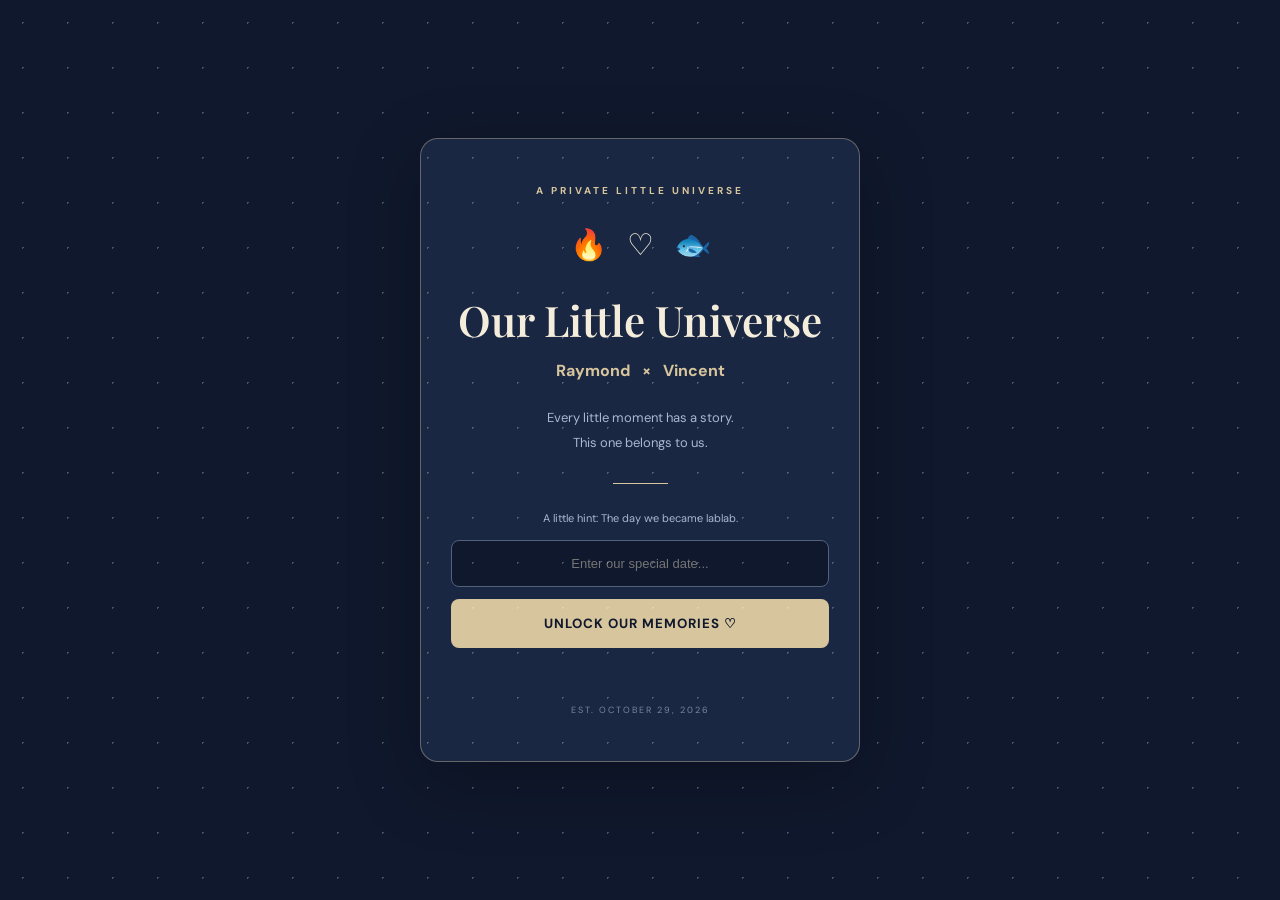
==== index.html @ b4b0214e "Update index.html" ====
<!DOCTYPE html>
<html lang="en">
<head>
  <meta charset="UTF-8">
  <meta name="viewport" content="width=device-width, initial-scale=1.0">
  <meta name="theme-color" content="#10182D">
  <title>Our Little Universe | Raymond × Vincent</title>
  <link rel="stylesheet" href="style.css">
</head>
<body>

  <div class="stars"></div>

  <!-- PASSWORD SCREEN -->
  <section id="password-screen" class="password-screen">
    <div class="password-card">
      <p class="eyebrow">A PRIVATE LITTLE UNIVERSE</p>

      <div class="pokemon-icons">
        <span>🔥</span>
        <span>♡</span>
        <span>🐟</span>
      </div>

      <h1>Our Little Universe</h1>
      <h2>Raymond <span>×</span> Vincent</h2>

      <p class="description">
        Every little moment has a story.<br>
        This one belongs to us.
      </p>

      <div class="divider"></div>

      <p class="hint">A little hint: The day we became lablab.</p>

      <form id="password-form">
        <input
          type="password"
          id="password-input"
          placeholder="Enter our special date..."
          autocomplete="off"
          required
        >

        <button type="submit">UNLOCK OUR MEMORIES ♡</button>
      </form>

      <p id="error-message" role="alert"></p>
      <p class="footer">EST. OCTOBER 29, 2026</p>
    </div>
  </section>

  <!-- MEMORYDEX HOMEPAGE -->
  <main id="memorydex-home" class="hidden">

    <header class="topbar">
      <div class="logo">♡ MEMORYDEX</div>
      <div class="top-label">R × V</div>
    </header>

    <section class="hero">
      <p class="eyebrow">WELCOME TO OUR WORLD</p>
      <h1>Our First Chapter.</h1>
      <p class="hero-subtitle">Raymond × Vincent</p>

      <div class="trainer-pair">
        <div class="trainer-card charcadet">
          <div class="pokemon-art">🔥</div>
          <h3>Mr. Charcadet</h3>
          <p>Raymond</p>
        </div>

        <div class="heart">♡</div>

        <div class="trainer-card feebas">
          <div class="pokemon-art">🐟</div>
          <h3>Mr. Feebas</h3>
          <p>Vincent</p>
        </div>
      </div>

      <div class="stats">
        <div>
          <strong>12</strong>
          <span>MEMORIES</span>
        </div>
        <div>
          <strong>12</strong>
          <span>POKÉMON</span>
        </div>
        <div>
          <strong>∞</strong>
          <span>MORE TO COME</span>
        </div>
      </div>

      <p class="intro-quote">
        "From an OJT conversation to our very own adventure."
      </p>

      <button class="explore-button" onclick="showTimeline()">
        EXPLORE OUR MEMORIES →
      </button>
    </section>

    <!-- MEMORYDEX COLLECTION -->
    <section id="memorydex-timeline" class="memorydex-timeline hidden">

      <div class="collection-heading">
        <p class="eyebrow">OUR LITTLE COLLECTION</p>
        <h2>The Memorydex.</h2>
        <p>12 little moments that made us, us.</p>
      </div>

      <div class="memory-feature">
        <p class="eyebrow">✦ OUR MOST SPECIAL DAY ✦</p>
        <div class="feature-pokemon">☁️</div>
        <p class="feature-date">OCTOBER 29, 2026</p>
        <h2>And Then, There Were Us.</h2>
        <p>
          From almost something to officially something.
          The day we became boyfriends, and our first kiss.
        </p>
        <span class="feature-location">📍 Sleepzone, Intramuros</span>
      </div>

      <div class="memory-grid" id="memory-grid">
        <!-- Memory cards are added by script.js -->
      </div>
      <!-- EXPANDED MEMORY VIEWER -->
<div id="memory-modal" class="memory-modal hidden">

  <div class="memory-modal-content">

    <button class="modal-close" onclick="closeMemory()" aria-label="Close">
      ✕
    </button>

    <p class="eyebrow" id="modal-number">MEMORY NO. 001</p>

    <div class="modal-photo-container">
      <img id="modal-photo" src="" alt="Our memory photo" class="hidden">
      <div id="modal-photo-placeholder">
        <span>♡</span>
        <p>Our photo will live here.</p>
      </div>
    </div>

    <p class="memory-date" id="modal-date"></p>
    <h2 id="modal-title"></h2>
    <h3 id="modal-pokemon"></h3>

    <p class="memory-location" id="modal-location"></p>
    <p class="memory-story" id="modal-story"></p>

    <div class="modal-footer">RAYMOND × VINCENT ♡</div>

  </div>
</div>

      <div class="collection-ending">
        <div class="ending-heart">♡</div>
        <p class="eyebrow">END OF CHAPTER ONE</p>
        <h2>Memorydex Complete!</h2>
        <p>
          12 memories collected.<br>
          Countless more adventures waiting.
        </p>
        <div class="locked-slots">
          <span>???</span>
          <span>???</span>
          <span>???</span>
        </div>
        <p class="locked-caption">Future memories — coming soon</p>
        <h3>This is only Chapter 1.</h3>
      </div>

      <button class="back-button" onclick="backToHome()">
        ← BACK TO OUR LITTLE UNIVERSE
      </button>

    </section>

    <footer class="site-footer">
      MADE WITH ♡ BY RAYMOND FOR VINCENT
    </footer>

  </main>

  <script src="script.js"></script>
</body>
</html>
---- style.css ----
@import url('https://fonts.googleapis.com/css2?family=DM+Sans:wght@400;500;600;700&family=Playfair+Display:wght@500;600;700&display=swap');

:root {
  --navy: #10182d;
  --navy-light: #1b2945;
  --cream: #f5eddb;
  --gold: #d7c59d;
  --muted: #a9b7d4;
}

* {
  margin: 0;
  padding: 0;
  box-sizing: border-box;
}

body {
  background: var(--navy);
  color: var(--cream);
  font-family: 'DM Sans', sans-serif;
  min-height: 100vh;
}

.stars {
  position: fixed;
  inset: 0;
  pointer-events: none;
  opacity: .25;
  background-image:
    radial-gradient(white 1px, transparent 1px);
  background-size: 45px 45px;
}

.password-screen {
  min-height: 100vh;
  display: flex;
  align-items: center;
  justify-content: center;
  padding: 24px;
}

.password-card {
  width: 100%;
  max-width: 440px;
  padding: 45px 30px;
  text-align: center;
  background: rgba(27, 41, 69, .94);
  border: 1px solid rgba(215, 197, 157, .4);
  border-radius: 18px;
  box-shadow: 0 20px 70px rgba(0,0,0,.25);
}

.eyebrow {
  color: var(--gold);
  font-size: 10px;
  letter-spacing: 3px;
  font-weight: 700;
}

.pokemon-icons {
  margin: 28px 0;
  display: flex;
  justify-content: center;
  align-items: center;
  gap: 20px;
  font-size: 30px;
}

.password-card h1,
.hero h1 {
  font-family: 'Playfair Display', serif;
  font-size: clamp(30px, 7vw, 42px);
  font-weight: 600;
}

.password-card h2 {
  font-size: 16px;
  color: var(--gold);
  margin-top: 12px;
}

.password-card h2 span {
  padding: 0 8px;
}

.description {
  color: var(--muted);
  font-size: 13px;
  line-height: 1.9;
  margin-top: 25px;
}

.divider {
  width: 55px;
  height: 1px;
  background: var(--gold);
  margin: 27px auto;
}

.hint {
  color: var(--muted);
  font-size: 11px;
  margin-bottom: 15px;
}

#password-form {
  display: flex;
  flex-direction: column;
  gap: 12px;
}

#password-input {
  padding: 15px;
  background: var(--navy);
  border: 1px solid #52617d;
  border-radius: 8px;
  color: white;
  text-align: center;
  font-size: 13px;
  outline: none;
}

#password-input:focus {
  border-color: var(--gold);
}

button {
  border: none;
  cursor: pointer;
  font-family: inherit;
  font-weight: 700;
  letter-spacing: 1px;
}

#password-form button,
.explore-button {
  padding: 16px;
  background: var(--gold);
  color: var(--navy);
  border-radius: 8px;
  transition: .3s;
}

#password-form button:hover,
.explore-button:hover {
  transform: translateY(-3px);
  background: #ead8b0;
}

#error-message {
  color: #f0a5a5;
  font-size: 12px;
  margin-top: 12px;
  min-height: 16px;
}

.footer {
  font-size: 9px;
  letter-spacing: 2px;
  color: #7786a4;
  margin-top: 28px;
}

.hidden {
  display: none !important;
}

.topbar {
  display: flex;
  justify-content: space-between;
  padding: 25px 8%;
  border-bottom: 1px solid rgba(255,255,255,.1);
}

.logo {
  font-weight: 700;
  letter-spacing: 2px;
  font-size: 12px;
}

.top-label {
  color: var(--gold);
  font-size: 12px;
}

.hero {
  min-height: 85vh;
  display: flex;
  flex-direction: column;
  justify-content: center;
  align-items: center;
  text-align: center;
  padding: 65px 20px;
}

.hero h1 {
  margin-top: 18px;
}

.hero-subtitle {
  color: var(--gold);
  margin-top: 12px;
  letter-spacing: 2px;
}

.trainer-pair {
  display: flex;
  align-items: center;
  gap: 20px;
  margin: 45px 0;
}

.trainer-card {
  width: 155px;
  padding: 20px 12px;
  background: var(--navy-light);
  border: 1px solid rgba(215,197,157,.3);
  border-radius: 14px;
}

.pokemon-art {
  font-size: 55px;
  margin-bottom: 15px;
}

.trainer-card h3 {
  font-size: 13px;
}

.trainer-card p {
  color: var(--muted);
  font-size: 11px;
  margin-top: 6px;
}

.heart {
  color: #e8a6b0;
  font-size: 25px;
}

.stats {
  display: flex;
  gap: 35px;
  margin: 15px 0 30px;
}

.stats div {
  display: flex;
  flex-direction: column;
  gap: 7px;
}

.stats strong {
  font-family: 'Playfair Display', serif;
  color: var(--gold);
  font-size: 24px;
}

.stats span {
  color: var(--muted);
  font-size: 8px;
  letter-spacing: 1px;
}

.intro-quote {
  color: var(--muted);
  font-family: 'Playfair Display', serif;
  font-style: italic;
  margin-bottom: 30px;
  font-size: 14px;
}

.explore-button {
  padding: 17px 28px;
}

.site-footer {
  text-align: center;
  padding: 25px;
  color: #7786a4;
  font-size: 9px;
  letter-spacing: 2px;
}

@media(max-width: 480px) {
  .trainer-pair {
    gap: 8px;
  }

  .trainer-card {
    width: 135px;
  }

  .stats {
    gap: 20px;
  }
}

/* ===== MEMORYDEX COLLECTION ===== */

.memorydex-timeline {
  max-width: 1150px;
  margin: 0 auto;
  padding: 65px 24px;
  animation: memoryFadeIn 0.7s ease;
}

.collection-heading {
  text-align: center;
  margin-bottom: 45px;
}

.collection-heading h2 {
  font-size: clamp(2.2rem, 5vw, 3.5rem);
  margin: 10px 0;
  color: #f5e8c9;
}

.collection-heading > p:last-child {
  color: #c5c9d6;
}

.memory-feature {
  max-width: 650px;
  margin: 0 auto 55px;
  padding: 38px 25px;
  text-align: center;
  border: 1px solid rgba(226, 190, 120, 0.55);
  border-radius: 22px;
  background: linear-gradient(145deg, #263653, #151f38);
  box-shadow: 0 15px 45px rgba(0, 0, 0, 0.25);
}

.feature-pokemon {
  font-size: 5rem;
  margin: 18px 0;
}

.feature-date {
  color: #e7c98e;
  font-size: 0.8rem;
  letter-spacing: 2px;
}

.memory-feature h2 {
  color: #f5e8c9;
  font-size: 2rem;
  margin: 12px 0;
}

.memory-feature > p:not(.eyebrow):not(.feature-date) {
  color: #d0d5e1;
  line-height: 1.8;
}

.feature-location {
  display: inline-block;
  margin-top: 15px;
  color: #e7c98e;
  font-size: 0.85rem;
}

.memory-grid {
  display: grid;
  grid-template-columns: repeat(3, minmax(0, 1fr));
  gap: 22px;
}

.memory-card {
  position: relative;
  overflow: hidden;
  padding: 22px;
  border: 1px solid rgba(255, 255, 255, 0.13);
  border-radius: 18px;
  background: linear-gradient(145deg, #263653, #172239);
  color: #f5e8c9;
  transition: transform 0.25s ease, border-color 0.25s ease;
}

.memory-card:hover {
  transform: translateY(-6px);
  border-color: #d9bd83;
}

.memory-card-top,
.memory-card-bottom {
  display: flex;
  align-items: center;
  justify-content: space-between;
}

.memory-number,
.memory-card-bottom {
  color: #c3c9d7;
  font-size: 0.68rem;
  letter-spacing: 1px;
}

.memory-symbol {
  color: #e6c58a;
}

.memory-art {
  display: grid;
  place-items: center;
  min-height: 145px;
  margin: 12px 0;
  border-radius: 13px;
  background: rgba(255, 255, 255, 0.055);
  font-size: 5rem;
}

.memory-date {
  color: #e6c58a;
  font-size: 0.72rem;
  letter-spacing: 1px;
}

.memory-card h3 {
  margin: 8px 0;
  font-size: 1.2rem;
}

.pokemon-name {
  color: #b9c8e7;
  font-size: 0.9rem;
  font-weight: bold;
}

.memory-location {
  margin-top: 15px;
  color: #d9c69e;
  font-size: 0.78rem;
}

.memory-story {
  min-height: 90px;
  color: #c5ccda;
  font-size: 0.85rem;
  line-height: 1.7;
}

.memory-card-bottom {
  margin-top: 20px;
  padding-top: 13px;
  border-top: 1px solid rgba(255, 255, 255, 0.12);
}

.memory-card.special {
  border-color: #e4c47e;
  background: linear-gradient(145deg, #39415b, #222a43);
}

.memory-card.special .memory-art {
  background: rgba(231, 201, 142, 0.12);
}

.memory-card.fire {
  border-top: 3px solid #c98270;
}

.memory-card.water {
  border-top: 3px solid #78a9d2;
}

.memory-card.psychic {
  border-top: 3px solid #b79bd4;
}

.memory-card.steel {
  border-top: 3px solid #c5cbd7;
}

.collection-ending {
  margin: 75px auto 35px;
  text-align: center;
  max-width: 600px;
}

.ending-heart {
  color: #e7c98e;
  font-size: 3rem;
}

.collection-ending h2 {
  color: #f5e8c9;
  font-size: 2rem;
}

.collection-ending p {
  color: #c5c9d6;
  line-height: 1.8;
}

.locked-slots {
  display: flex;
  justify-content: center;
  gap: 13px;
  margin: 28px 0 12px;
}

.locked-slots span {
  display: grid;
  place-items: center;
  width: 65px;
  height: 75px;
  border: 1px dashed #8290a9;
  border-radius: 12px;
  color: #9ca9c0;
  background: rgba(255, 255, 255, 0.04);
}

.collection-ending .locked-caption {
  font-size: 0.75rem;
  letter-spacing: 1px;
}

.collection-ending h3 {
  color: #e7c98e;
  margin-top: 35px;
}

.back-button {
  display: block;
  margin: 45px auto 10px;
  padding: 14px 23px;
  border: 1px solid #d9bd83;
  border-radius: 30px;
  background: transparent;
  color: #f5e8c9;
  cursor: pointer;
  letter-spacing: 1px;
  font-size: 0.75rem;
  transition: background 0.2s ease;
}

.back-button:hover {
  background: rgba(217, 189, 131, 0.13);
}

@keyframes memoryFadeIn {
  from {
    opacity: 0;
    transform: translateY(15px);
  }
  to {
    opacity: 1;
    transform: translateY(0);
  }
}

@media (max-width: 850px) {
  .memory-grid {
    grid-template-columns: repeat(2, minmax(0, 1fr));
  }
}

@media (max-width: 550px) {
  .memory-grid {
    grid-template-columns: 1fr;
  }

  .memorydex-timeline {
    padding: 45px 16px;
  }

  .memory-feature {
    padding: 30px 18px;
  }

  .memory-card {
    padding: 20px;
  }
}
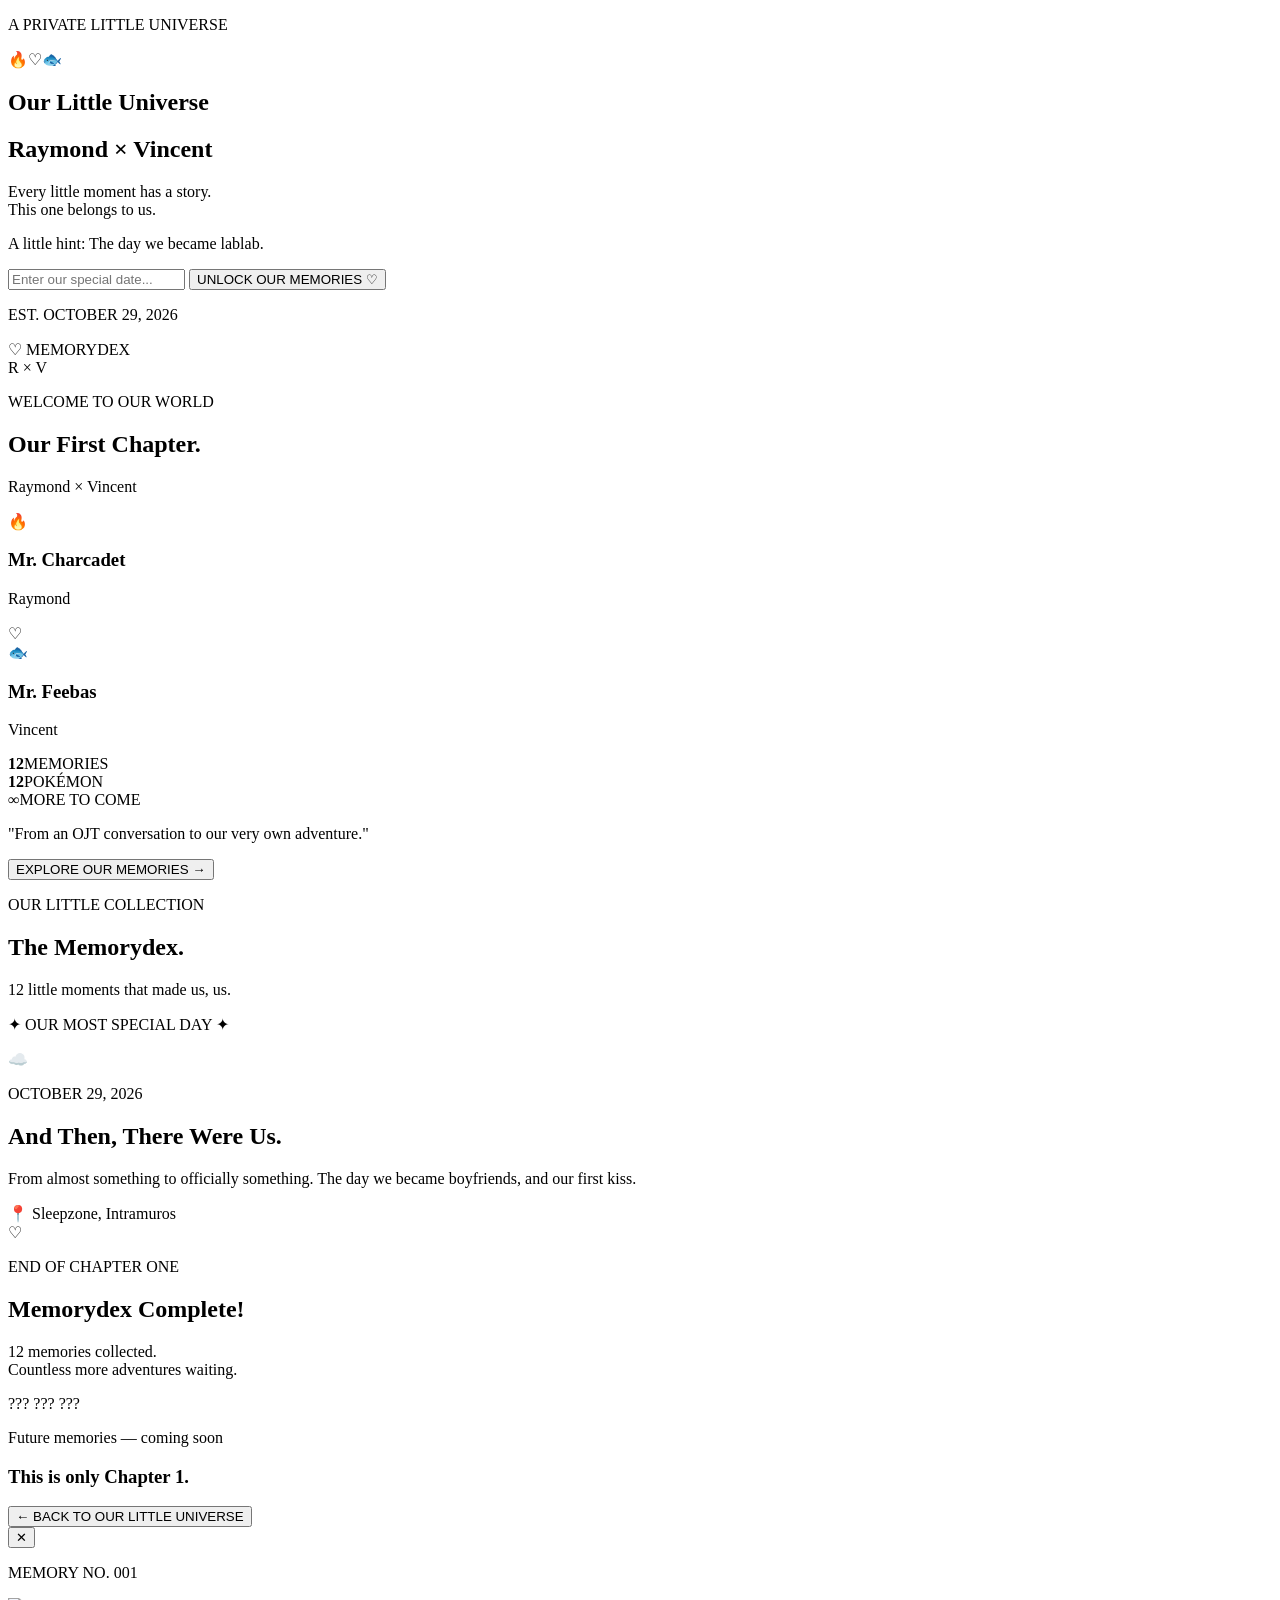
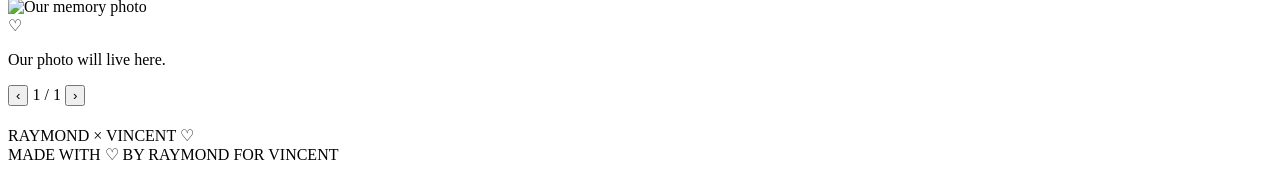
==== commit da1d9d48: "Update index.html" ====
--- a/index.html
+++ b/index.html
@@ -18,9 +18,7 @@
       <p class="eyebrow">A PRIVATE LITTLE UNIVERSE</p>
 
       <div class="pokemon-icons">
-        <span>🔥</span>
-        <span>♡</span>
-        <span>🐟</span>
+        <span>🔥</span><span>♡</span><span>🐟</span>
       </div>
 
       <h1>Our Little Universe</h1>
@@ -43,7 +41,6 @@
           autocomplete="off"
           required
         >
-
         <button type="submit">UNLOCK OUR MEMORIES ♡</button>
       </form>
 
@@ -52,6 +49,7 @@
     </div>
   </section>
 
+
   <!-- MEMORYDEX HOMEPAGE -->
   <main id="memorydex-home" class="hidden">
 
@@ -60,6 +58,7 @@
       <div class="top-label">R × V</div>
     </header>
 
+    <!-- HERO -->
     <section class="hero">
       <p class="eyebrow">WELCOME TO OUR WORLD</p>
       <h1>Our First Chapter.</h1>
@@ -82,18 +81,9 @@
       </div>
 
       <div class="stats">
-        <div>
-          <strong>12</strong>
-          <span>MEMORIES</span>
-        </div>
-        <div>
-          <strong>12</strong>
-          <span>POKÉMON</span>
-        </div>
-        <div>
-          <strong>∞</strong>
-          <span>MORE TO COME</span>
-        </div>
+        <div><strong>12</strong><span>MEMORIES</span></div>
+        <div><strong>12</strong><span>POKÉMON</span></div>
+        <div><strong>∞</strong><span>MORE TO COME</span></div>
       </div>
 
       <p class="intro-quote">
@@ -105,7 +95,8 @@
       </button>
     </section>
 
-    <!-- MEMORYDEX COLLECTION -->
+
+    <!-- MEMORY COLLECTION -->
     <section id="memorydex-timeline" class="memorydex-timeline hidden">
 
       <div class="collection-heading">
@@ -114,6 +105,7 @@
         <p>12 little moments that made us, us.</p>
       </div>
 
+      <!-- FEATURED MEMORY -->
       <div class="memory-feature">
         <p class="eyebrow">✦ OUR MOST SPECIAL DAY ✦</p>
         <div class="feature-pokemon">☁️</div>
@@ -126,40 +118,10 @@
         <span class="feature-location">📍 Sleepzone, Intramuros</span>
       </div>
 
-      <div class="memory-grid" id="memory-grid">
-        <!-- Memory cards are added by script.js -->
-      </div>
-      <!-- EXPANDED MEMORY VIEWER -->
-<div id="memory-modal" class="memory-modal hidden">
-
-  <div class="memory-modal-content">
-
-    <button class="modal-close" onclick="closeMemory()" aria-label="Close">
-      ✕
-    </button>
-
-    <p class="eyebrow" id="modal-number">MEMORY NO. 001</p>
-
-    <div class="modal-photo-container">
-      <img id="modal-photo" src="" alt="Our memory photo" class="hidden">
-      <div id="modal-photo-placeholder">
-        <span>♡</span>
-        <p>Our photo will live here.</p>
-      </div>
-    </div>
-
-    <p class="memory-date" id="modal-date"></p>
-    <h2 id="modal-title"></h2>
-    <h3 id="modal-pokemon"></h3>
-
-    <p class="memory-location" id="modal-location"></p>
-    <p class="memory-story" id="modal-story"></p>
-
-    <div class="modal-footer">RAYMOND × VINCENT ♡</div>
-
-  </div>
-</div>
-
+      <!-- MEMORY CARDS -->
+      <div class="memory-grid" id="memory-grid"></div>
+
+      <!-- END OF COLLECTION -->
       <div class="collection-ending">
         <div class="ending-heart">♡</div>
         <p class="eyebrow">END OF CHAPTER ONE</p>
@@ -168,11 +130,13 @@
           12 memories collected.<br>
           Countless more adventures waiting.
         </p>
+
         <div class="locked-slots">
           <span>???</span>
           <span>???</span>
           <span>???</span>
         </div>
+
         <p class="locked-caption">Future memories — coming soon</p>
         <h3>This is only Chapter 1.</h3>
       </div>
@@ -180,8 +144,73 @@
       <button class="back-button" onclick="backToHome()">
         ← BACK TO OUR LITTLE UNIVERSE
       </button>
-
     </section>
+
+
+    <!-- EXPANDED MEMORY VIEWER -->
+    <!-- Keep this OUTSIDE the collection section -->
+    <div id="memory-modal" class="memory-modal hidden">
+
+      <div class="memory-modal-content">
+
+        <button
+          class="modal-close"
+          onclick="closeMemory()"
+          aria-label="Close memory"
+        >✕</button>
+
+        <p class="eyebrow" id="modal-number">MEMORY NO. 001</p>
+
+        <!-- PHOTO GALLERY -->
+        <div class="modal-gallery">
+
+          <div class="modal-photo-container">
+            <img
+              id="modal-photo"
+              src=""
+              alt="Our memory photo"
+              class="hidden"
+            >
+
+            <div id="modal-photo-placeholder">
+              <span>♡</span>
+              <p>Our photo will live here.</p>
+            </div>
+          </div>
+
+          <div id="gallery-controls" class="gallery-controls hidden">
+            <button
+              type="button"
+              id="prev-photo"
+              class="gallery-arrow"
+              aria-label="Previous photo"
+              onclick="changePhoto(-1)"
+            >‹</button>
+
+            <span id="photo-counter">1 / 1</span>
+
+            <button
+              type="button"
+              id="next-photo"
+              class="gallery-arrow"
+              aria-label="Next photo"
+              onclick="changePhoto(1)"
+            >›</button>
+          </div>
+
+        </div>
+
+        <!-- MEMORY DETAILS -->
+        <p class="memory-date" id="modal-date"></p>
+        <h2 id="modal-title"></h2>
+        <h3 id="modal-pokemon"></h3>
+        <p class="memory-location" id="modal-location"></p>
+        <p class="memory-story" id="modal-story"></p>
+
+        <div class="modal-footer">RAYMOND × VINCENT ♡</div>
+      </div>
+    </div>
+
 
     <footer class="site-footer">
       MADE WITH ♡ BY RAYMOND FOR VINCENT
--- a/style.css
+++ b/style.css
@@ -1,575 +1,453 @@
 
-@import url('https://fonts.googleapis.com/css2?family=DM+Sans:wght@400;500;600;700&family=Playfair+Display:wght@500;600;700&display=swap');
-
-:root {
-  --navy: #10182d;
-  --navy-light: #1b2945;
-  --cream: #f5eddb;
-  --gold: #d7c59d;
-  --muted: #a9b7d4;
-}
-
-* {
-  margin: 0;
-  padding: 0;
-  box-sizing: border-box;
-}
-
-body {
-  background: var(--navy);
-  color: var(--cream);
-  font-family: 'DM Sans', sans-serif;
-  min-height: 100vh;
-}
-
-.stars {
-  position: fixed;
-  inset: 0;
-  pointer-events: none;
-  opacity: .25;
-  background-image:
-    radial-gradient(white 1px, transparent 1px);
-  background-size: 45px 45px;
-}
-
-.password-screen {
-  min-height: 100vh;
-  display: flex;
-  align-items: center;
-  justify-content: center;
-  padding: 24px;
-}
-
-.password-card {
-  width: 100%;
-  max-width: 440px;
-  padding: 45px 30px;
-  text-align: center;
-  background: rgba(27, 41, 69, .94);
-  border: 1px solid rgba(215, 197, 157, .4);
-  border-radius: 18px;
-  box-shadow: 0 20px 70px rgba(0,0,0,.25);
-}
-
-.eyebrow {
-  color: var(--gold);
-  font-size: 10px;
-  letter-spacing: 3px;
-  font-weight: 700;
-}
-
-.pokemon-icons {
-  margin: 28px 0;
-  display: flex;
-  justify-content: center;
-  align-items: center;
-  gap: 20px;
-  font-size: 30px;
-}
-
-.password-card h1,
-.hero h1 {
-  font-family: 'Playfair Display', serif;
-  font-size: clamp(30px, 7vw, 42px);
-  font-weight: 600;
-}
-
-.password-card h2 {
-  font-size: 16px;
-  color: var(--gold);
-  margin-top: 12px;
-}
-
-.password-card h2 span {
-  padding: 0 8px;
-}
-
-.description {
-  color: var(--muted);
-  font-size: 13px;
-  line-height: 1.9;
-  margin-top: 25px;
-}
-
-.divider {
-  width: 55px;
-  height: 1px;
-  background: var(--gold);
-  margin: 27px auto;
-}
-
-.hint {
-  color: var(--muted);
-  font-size: 11px;
-  margin-bottom: 15px;
-}
-
-#password-form {
-  display: flex;
-  flex-direction: column;
-  gap: 12px;
-}
-
-#password-input {
-  padding: 15px;
-  background: var(--navy);
-  border: 1px solid #52617d;
-  border-radius: 8px;
-  color: white;
-  text-align: center;
-  font-size: 13px;
-  outline: none;
-}
-
-#password-input:focus {
-  border-color: var(--gold);
-}
-
-button {
-  border: none;
-  cursor: pointer;
-  font-family: inherit;
-  font-weight: 700;
-  letter-spacing: 1px;
-}
-
-#password-form button,
-.explore-button {
-  padding: 16px;
-  background: var(--gold);
-  color: var(--navy);
-  border-radius: 8px;
-  transition: .3s;
-}
-
-#password-form button:hover,
-.explore-button:hover {
-  transform: translateY(-3px);
-  background: #ead8b0;
-}
-
-#error-message {
-  color: #f0a5a5;
-  font-size: 12px;
-  margin-top: 12px;
-  min-height: 16px;
-}
-
-.footer {
-  font-size: 9px;
-  letter-spacing: 2px;
-  color: #7786a4;
-  margin-top: 28px;
-}
-
-.hidden {
-  display: none !important;
-}
-
-.topbar {
-  display: flex;
-  justify-content: space-between;
-  padding: 25px 8%;
-  border-bottom: 1px solid rgba(255,255,255,.1);
-}
-
-.logo {
-  font-weight: 700;
-  letter-spacing: 2px;
-  font-size: 12px;
-}
-
-.top-label {
-  color: var(--gold);
-  font-size: 12px;
-}
-
-.hero {
-  min-height: 85vh;
-  display: flex;
-  flex-direction: column;
-  justify-content: center;
-  align-items: center;
-  text-align: center;
-  padding: 65px 20px;
-}
-
-.hero h1 {
-  margin-top: 18px;
-}
-
-.hero-subtitle {
-  color: var(--gold);
-  margin-top: 12px;
-  letter-spacing: 2px;
-}
-
-.trainer-pair {
-  display: flex;
-  align-items: center;
-  gap: 20px;
-  margin: 45px 0;
-}
-
-.trainer-card {
-  width: 155px;
-  padding: 20px 12px;
-  background: var(--navy-light);
-  border: 1px solid rgba(215,197,157,.3);
-  border-radius: 14px;
-}
-
-.pokemon-art {
-  font-size: 55px;
-  margin-bottom: 15px;
-}
-
-.trainer-card h3 {
-  font-size: 13px;
-}
-
-.trainer-card p {
-  color: var(--muted);
-  font-size: 11px;
-  margin-top: 6px;
-}
-
-.heart {
-  color: #e8a6b0;
-  font-size: 25px;
-}
-
-.stats {
-  display: flex;
-  gap: 35px;
-  margin: 15px 0 30px;
-}
-
-.stats div {
-  display: flex;
-  flex-direction: column;
-  gap: 7px;
-}
-
-.stats strong {
-  font-family: 'Playfair Display', serif;
-  color: var(--gold);
-  font-size: 24px;
-}
-
-.stats span {
-  color: var(--muted);
-  font-size: 8px;
-  letter-spacing: 1px;
-}
-
-.intro-quote {
-  color: var(--muted);
-  font-family: 'Playfair Display', serif;
-  font-style: italic;
-  margin-bottom: 30px;
-  font-size: 14px;
-}
-
-.explore-button {
-  padding: 17px 28px;
-}
-
-.site-footer {
-  text-align: center;
-  padding: 25px;
-  color: #7786a4;
-  font-size: 9px;
-  letter-spacing: 2px;
-}
-
-@media(max-width: 480px) {
-  .trainer-pair {
-    gap: 8px;
-  }
-
-  .trainer-card {
-    width: 135px;
-  }
-
-  .stats {
-    gap: 20px;
-  }
-}
-
-/* ===== MEMORYDEX COLLECTION ===== */
-
-.memorydex-timeline {
-  max-width: 1150px;
-  margin: 0 auto;
-  padding: 65px 24px;
-  animation: memoryFadeIn 0.7s ease;
-}
-
-.collection-heading {
-  text-align: center;
-  margin-bottom: 45px;
-}
-
-.collection-heading h2 {
-  font-size: clamp(2.2rem, 5vw, 3.5rem);
-  margin: 10px 0;
-  color: #f5e8c9;
-}
-
-.collection-heading > p:last-child {
-  color: #c5c9d6;
-}
-
-.memory-feature {
-  max-width: 650px;
-  margin: 0 auto 55px;
-  padding: 38px 25px;
-  text-align: center;
-  border: 1px solid rgba(226, 190, 120, 0.55);
-  border-radius: 22px;
-  background: linear-gradient(145deg, #263653, #151f38);
-  box-shadow: 0 15px 45px rgba(0, 0, 0, 0.25);
-}
-
-.feature-pokemon {
-  font-size: 5rem;
-  margin: 18px 0;
-}
-
-.feature-date {
-  color: #e7c98e;
-  font-size: 0.8rem;
-  letter-spacing: 2px;
-}
-
-.memory-feature h2 {
-  color: #f5e8c9;
-  font-size: 2rem;
-  margin: 12px 0;
-}
-
-.memory-feature > p:not(.eyebrow):not(.feature-date) {
-  color: #d0d5e1;
-  line-height: 1.8;
-}
-
-.feature-location {
-  display: inline-block;
-  margin-top: 15px;
-  color: #e7c98e;
-  font-size: 0.85rem;
-}
-
-.memory-grid {
-  display: grid;
-  grid-template-columns: repeat(3, minmax(0, 1fr));
-  gap: 22px;
-}
-
-.memory-card {
-  position: relative;
-  overflow: hidden;
-  padding: 22px;
-  border: 1px solid rgba(255, 255, 255, 0.13);
-  border-radius: 18px;
-  background: linear-gradient(145deg, #263653, #172239);
-  color: #f5e8c9;
-  transition: transform 0.25s ease, border-color 0.25s ease;
-}
-
-.memory-card:hover {
-  transform: translateY(-6px);
-  border-color: #d9bd83;
-}
-
-.memory-card-top,
-.memory-card-bottom {
-  display: flex;
-  align-items: center;
-  justify-content: space-between;
-}
-
-.memory-number,
-.memory-card-bottom {
-  color: #c3c9d7;
-  font-size: 0.68rem;
-  letter-spacing: 1px;
-}
-
-.memory-symbol {
-  color: #e6c58a;
-}
-
-.memory-art {
-  display: grid;
-  place-items: center;
-  min-height: 145px;
-  margin: 12px 0;
-  border-radius: 13px;
-  background: rgba(255, 255, 255, 0.055);
-  font-size: 5rem;
-}
-
-.memory-date {
-  color: #e6c58a;
-  font-size: 0.72rem;
-  letter-spacing: 1px;
-}
-
-.memory-card h3 {
-  margin: 8px 0;
-  font-size: 1.2rem;
-}
-
-.pokemon-name {
-  color: #b9c8e7;
-  font-size: 0.9rem;
-  font-weight: bold;
-}
-
-.memory-location {
-  margin-top: 15px;
-  color: #d9c69e;
-  font-size: 0.78rem;
-}
-
-.memory-story {
-  min-height: 90px;
-  color: #c5ccda;
-  font-size: 0.85rem;
-  line-height: 1.7;
-}
-
-.memory-card-bottom {
-  margin-top: 20px;
-  padding-top: 13px;
-  border-top: 1px solid rgba(255, 255, 255, 0.12);
-}
-
-.memory-card.special {
-  border-color: #e4c47e;
-  background: linear-gradient(145deg, #39415b, #222a43);
-}
-
-.memory-card.special .memory-art {
-  background: rgba(231, 201, 142, 0.12);
-}
-
-.memory-card.fire {
-  border-top: 3px solid #c98270;
-}
-
-.memory-card.water {
-  border-top: 3px solid #78a9d2;
-}
-
-.memory-card.psychic {
-  border-top: 3px solid #b79bd4;
-}
-
-.memory-card.steel {
-  border-top: 3px solid #c5cbd7;
-}
-
-.collection-ending {
-  margin: 75px auto 35px;
-  text-align: center;
-  max-width: 600px;
-}
-
-.ending-heart {
-  color: #e7c98e;
-  font-size: 3rem;
-}
-
-.collection-ending h2 {
-  color: #f5e8c9;
-  font-size: 2rem;
-}
-
-.collection-ending p {
-  color: #c5c9d6;
-  line-height: 1.8;
-}
-
-.locked-slots {
-  display: flex;
-  justify-content: center;
-  gap: 13px;
-  margin: 28px 0 12px;
-}
-
-.locked-slots span {
-  display: grid;
-  place-items: center;
-  width: 65px;
-  height: 75px;
-  border: 1px dashed #8290a9;
-  border-radius: 12px;
-  color: #9ca9c0;
-  background: rgba(255, 255, 255, 0.04);
-}
-
-.collection-ending .locked-caption {
-  font-size: 0.75rem;
-  letter-spacing: 1px;
-}
-
-.collection-ending h3 {
-  color: #e7c98e;
-  margin-top: 35px;
-}
-
-.back-button {
-  display: block;
-  margin: 45px auto 10px;
-  padding: 14px 23px;
-  border: 1px solid #d9bd83;
-  border-radius: 30px;
-  background: transparent;
-  color: #f5e8c9;
-  cursor: pointer;
-  letter-spacing: 1px;
-  font-size: 0.75rem;
-  transition: background 0.2s ease;
-}
-
-.back-button:hover {
-  background: rgba(217, 189, 131, 0.13);
-}
-
-@keyframes memoryFadeIn {
-  from {
-    opacity: 0;
-    transform: translateY(15px);
-  }
-  to {
-    opacity: 1;
-    transform: translateY(0);
-  }
-}
-
-@media (max-width: 850px) {
-  .memory-grid {
-    grid-template-columns: repeat(2, minmax(0, 1fr));
-  }
-}
-
-@media (max-width: 550px) {
-  .memory-grid {
-    grid-template-columns: 1fr;
-  }
-
-  .memorydex-timeline {
-    padding: 45px 16px;
-  }
-
-  .memory-feature {
-    padding: 30px 18px;
-  }
-
-  .memory-card {
-    padding: 20px;
-  }
-}
+// ==========================================
+// MEMORYDEX — RAYMOND × VINCENT
+// ==========================================
+
+// PASSWORD
+const correctPassword = "October 29, 2026";
+
+document.getElementById("password-form")
+  .addEventListener("submit", function(event) {
+    event.preventDefault();
+
+    const enteredPassword =
+      document.getElementById("password-input").value;
+
+    if (enteredPassword === correctPassword) {
+      document.getElementById("password-screen")
+        .classList.add("hidden");
+
+      document.getElementById("memorydex-home")
+        .classList.remove("hidden");
+    } else {
+      document.getElementById("error-message").textContent =
+        "Not our special day, lablab. Try again! ♡";
+
+      document.getElementById("password-input").value = "";
+    }
+  });
+
+
+// ==========================================
+// OUR 12 MEMORYDEX ENTRIES
+// ==========================================
+
+const memories = [
+  {
+    number: "001",
+    date: "JULY 29, 2026",
+    pokemon: "Ditto",
+    art: "🟣",
+    title: "The First Conversation",
+    location: "Our OJT chat",
+    story: "It started with a simple conversation about OJT. Little did we know how many memories would follow.",
+    type: "normal",
+    photoCount: 1
+  },
+  {
+    number: "002",
+    date: "AUGUST 5, 2026",
+    pokemon: "Ralts",
+    art: "🤍",
+    title: "Day One Together",
+    location: "Our first OJT day",
+    story: "Our first day of OJT together. A new chapter began, even when we were still just getting to know each other.",
+    type: "psychic",
+    photoCount: 2
+  },
+  {
+    number: "003",
+    date: "AUGUST 12, 2026",
+    pokemon: "Kirlia",
+    art: "💚",
+    title: "Out on Site",
+    location: "Our first site visit",
+    story: "Our first site visit together. Another little memory added to our growing story.",
+    type: "psychic",
+    photoCount: 1
+  },
+  {
+    number: "004",
+    date: "SEPTEMBER 11, 2026",
+    pokemon: "Oshawott",
+    art: "🦦",
+    title: "The First Card Expo",
+    location: "Ayala Malls Manila Bay",
+    story: "Our first card expo, our first Pokémon TCG pack, and a new shared interest to enjoy together.",
+    type: "water",
+    photoCount: 3
+  },
+  {
+    number: "005",
+    date: "SEPTEMBER 18, 2026",
+    pokemon: "Gardevoir",
+    art: "💚",
+    title: "A Little Closer",
+    location: "SM Makati · Nitori Store",
+    story: "Another card expo, but this time with a first hand-holding moment. A small gesture that became a big memory.",
+    type: "psychic",
+    photoCount: 4
+  },
+  {
+    number: "006",
+    date: "OCTOBER 1, 2026",
+    pokemon: "Jirachi",
+    art: "⭐",
+    title: "A Wish Come True",
+    location: "SM Mall of Asia",
+    story: "Our first Pokémon Center pop-up together. A little Pokémon adventure worth remembering.",
+    type: "steel",
+    photoCount: 3
+  },
+  {
+    number: "007",
+    date: "OCTOBER 4, 2026",
+    pokemon: "Charcadet",
+    art: "🔥",
+    title: "The Furina Guy",
+    location: "CosplayMania · SMX Convention",
+    story: "Our CosplayMania date, complete with the unforgettable Furina guy inside joke.",
+    type: "fire",
+    photoCount: 4
+  },
+  {
+    number: "008",
+    date: "OCTOBER 18, 2026",
+    pokemon: "Feebas",
+    art: "🐟",
+    title: "Picture Perfect",
+    location: "One Ayala Convention Area",
+    story: "Our first Pokémon card-inspired photobooth. A little snapshot of a memory we get to keep.",
+    type: "water",
+    photoCount: 5
+  },
+  {
+    number: "009",
+    date: "OCTOBER 24, 2026",
+    pokemon: "Milotic",
+    art: "🌊",
+    title: "A Japanese-Inspired Date",
+    location: "GALA Foodpark",
+    story: "A special date in yukata. A different kind of adventure, and another lovely day together.",
+    type: "water",
+    photoCount: 5
+  },
+  {
+    number: "010",
+    date: "OCTOBER 29, 2026",
+    pokemon: "Altaria",
+    art: "☁️",
+    title: "Officially Us",
+    location: "Sleepzone · Intramuros",
+    story: "The day we officially became boyfriends. Our first kiss, and the beginning of our next chapter.",
+    type: "special",
+    photoCount: 1
+  },
+  {
+    number: "011",
+    date: "OCTOBER 30, 2026",
+    pokemon: "Armarouge",
+    art: "🛡️",
+    title: "Celebrating You",
+    location: "ADELA BRB · A Studios Popup Photobooth",
+    story: "A day to celebrate Vincent's school achievement, with dinner and three photobooths to remember it by.",
+    type: "fire",
+    photoCount: 6
+  },
+  {
+    number: "012",
+    date: "OCTOBER 31, 2026",
+    pokemon: "Ceruledge",
+    art: "⚔️",
+    title: "Our First Staycation",
+    location: "Winterhotel · Quiapo",
+    story: "Our first staycation together. A cozy memory to close the first chapter of our Memorydex.",
+    type: "fire",
+    photoCount: 3
+  }
+];
+
+
+// ==========================================
+// PHOTO GALLERY STATE
+// ==========================================
+
+let currentMemoryIndex = 0;
+let currentPhotoIndex = 0;
+
+
+// ==========================================
+// DISPLAY ALL MEMORY CARDS
+// ==========================================
+
+function renderMemories() {
+  const grid = document.getElementById("memory-grid");
+
+  grid.innerHTML = memories.map((memory, index) => `
+    <article
+      class="memory-card ${memory.type}"
+      data-memory-index="${index}"
+      tabindex="0"
+      role="button"
+      aria-label="Open memory: ${memory.title}"
+    >
+      <div class="memory-card-top">
+        <span class="memory-number">NO. ${memory.number}</span>
+        <span class="memory-symbol">♡</span>
+      </div>
+
+      <div class="memory-art">${memory.art}</div>
+
+      <p class="memory-date">${memory.date}</p>
+
+      <h3>${memory.title}</h3>
+
+      <div class="pokemon-name">${memory.pokemon}</div>
+
+      <p class="memory-location">
+        📍 ${memory.location}
+      </p>
+
+      <p class="memory-story">${memory.story}</p>
+
+      <div class="memory-card-bottom">
+        <span>RAYMOND × VINCENT</span>
+        <span>♡ ${memory.number}</span>
+      </div>
+
+      <p class="card-click-hint">
+        CLICK TO OPEN MEMORY ↗
+      </p>
+    </article>
+  `).join("");
+
+  grid.querySelectorAll(".memory-card").forEach(card => {
+    card.addEventListener("click", () => {
+      openMemory(Number(card.dataset.memoryIndex));
+    });
+
+    card.addEventListener("keydown", event => {
+      if (event.key === "Enter" || event.key === " ") {
+        event.preventDefault();
+        openMemory(Number(card.dataset.memoryIndex));
+      }
+    });
+  });
+}
+
+
+// ==========================================
+// DISPLAY A PHOTO
+// ==========================================
+
+function displayPhoto() {
+  const memory = memories[currentMemoryIndex];
+
+  if (!memory) return;
+
+  const photo = document.getElementById("modal-photo");
+  const placeholder =
+    document.getElementById("modal-photo-placeholder");
+  const controls =
+    document.getElementById("gallery-controls");
+  const counter =
+    document.getElementById("photo-counter");
+
+  const photoNumber = currentPhotoIndex + 1;
+
+  const filename =
+    `images/memory-${memory.number}-${photoNumber}`;
+
+  // Reset previous image handlers
+  photo.onerror = null;
+  photo.onload = null;
+
+  photo.classList.add("hidden");
+  placeholder.classList.add("hidden");
+
+  // Try JPG first, then JPEG
+  let extensionAttempt = 0;
+
+  const extensions = [".jpg", ".jpeg"];
+
+  function tryNextExtension() {
+    if (extensionAttempt < extensions.length) {
+      photo.src = filename + extensions[extensionAttempt];
+      extensionAttempt++;
+    } else {
+      photo.classList.add("hidden");
+      placeholder.classList.remove("hidden");
+      placeholder.querySelector("p").textContent =
+        "This photo could not be loaded. Please check its filename.";
+    }
+  }
+
+  photo.onload = () => {
+    photo.classList.remove("hidden");
+    placeholder.classList.add("hidden");
+  };
+
+  photo.onerror = () => {
+    tryNextExtension();
+  };
+
+  tryNextExtension();
+
+  // Update photo counter
+  counter.textContent =
+    `${photoNumber} / ${memory.photoCount}`;
+
+  // Show gallery controls
+  controls.classList.remove("hidden");
+
+  // Disable arrows when there is only one photo
+  document.getElementById("prev-photo").disabled =
+    currentPhotoIndex === 0;
+
+  document.getElementById("next-photo").disabled =
+    currentPhotoIndex === memory.photoCount - 1;
+}
+
+
+// ==========================================
+// CHANGE PHOTO
+// ==========================================
+
+function changePhoto(direction) {
+  const memory = memories[currentMemoryIndex];
+
+  if (!memory) return;
+
+  const nextIndex = currentPhotoIndex + direction;
+
+  if (nextIndex < 0 || nextIndex >= memory.photoCount) {
+    return;
+  }
+
+  currentPhotoIndex = nextIndex;
+  displayPhoto();
+}
+
+
+// ==========================================
+// OPEN / ZOOM INTO A MEMORY
+// ==========================================
+
+function openMemory(index) {
+  const memory = memories[index];
+
+  if (!memory) return;
+
+  currentMemoryIndex = index;
+  currentPhotoIndex = 0;
+
+  document.getElementById("modal-number").textContent =
+    `MEMORY NO. ${memory.number}`;
+
+  document.getElementById("modal-date").textContent =
+    memory.date;
+
+  document.getElementById("modal-title").textContent =
+    memory.title;
+
+  document.getElementById("modal-pokemon").textContent =
+    `♡ ${memory.pokemon} ${memory.art}`;
+
+  document.getElementById("modal-location").textContent =
+    `📍 ${memory.location}`;
+
+  document.getElementById("modal-story").textContent =
+    memory.story;
+
+  displayPhoto();
+
+  const modal = document.getElementById("memory-modal");
+
+  modal.classList.remove("hidden");
+  document.body.classList.add("modal-open");
+
+  document.querySelector(".modal-close").focus();
+}
+
+
+// ==========================================
+// CLOSE MEMORY VIEWER
+// ==========================================
+
+function closeMemory() {
+  document.getElementById("memory-modal")
+    .classList.add("hidden");
+
+  document.body.classList.remove("modal-open");
+}
+
+
+// ==========================================
+// CLOSE WHEN CLICKING OUTSIDE
+// ==========================================
+
+document.getElementById("memory-modal")
+  .addEventListener("click", event => {
+    if (event.target.id === "memory-modal") {
+      closeMemory();
+    }
+  });
+
+
+// ==========================================
+// KEYBOARD CONTROLS
+// ==========================================
+
+document.addEventListener("keydown", event => {
+  const modal = document.getElementById("memory-modal");
+
+  if (modal.classList.contains("hidden")) return;
+
+  if (event.key === "Escape") {
+    closeMemory();
+  }
+
+  if (event.key === "ArrowRight") {
+    changePhoto(1);
+  }
+
+  if (event.key === "ArrowLeft") {
+    changePhoto(-1);
+  }
+});
+
+
+// ==========================================
+// NAVIGATION
+// ==========================================
+
+function showTimeline() {
+  renderMemories();
+
+  document.getElementById("memorydex-timeline")
+    .classList.remove("hidden");
+
+  document.querySelector(".hero")
+    .classList.add("hidden");
+
+  document.getElementById("memorydex-timeline")
+    .scrollIntoView({
+      behavior: "smooth"
+    });
+}
+
+
+function backToHome() {
+  closeMemory();
+
+  document.getElementById("memorydex-timeline")
+    .classList.add("hidden");
+
+  document.querySelector(".hero")
+    .classList.remove("hidden");
+
+  window.scrollTo({
+    top: 0,
+    behavior: "smooth"
+  });
+}
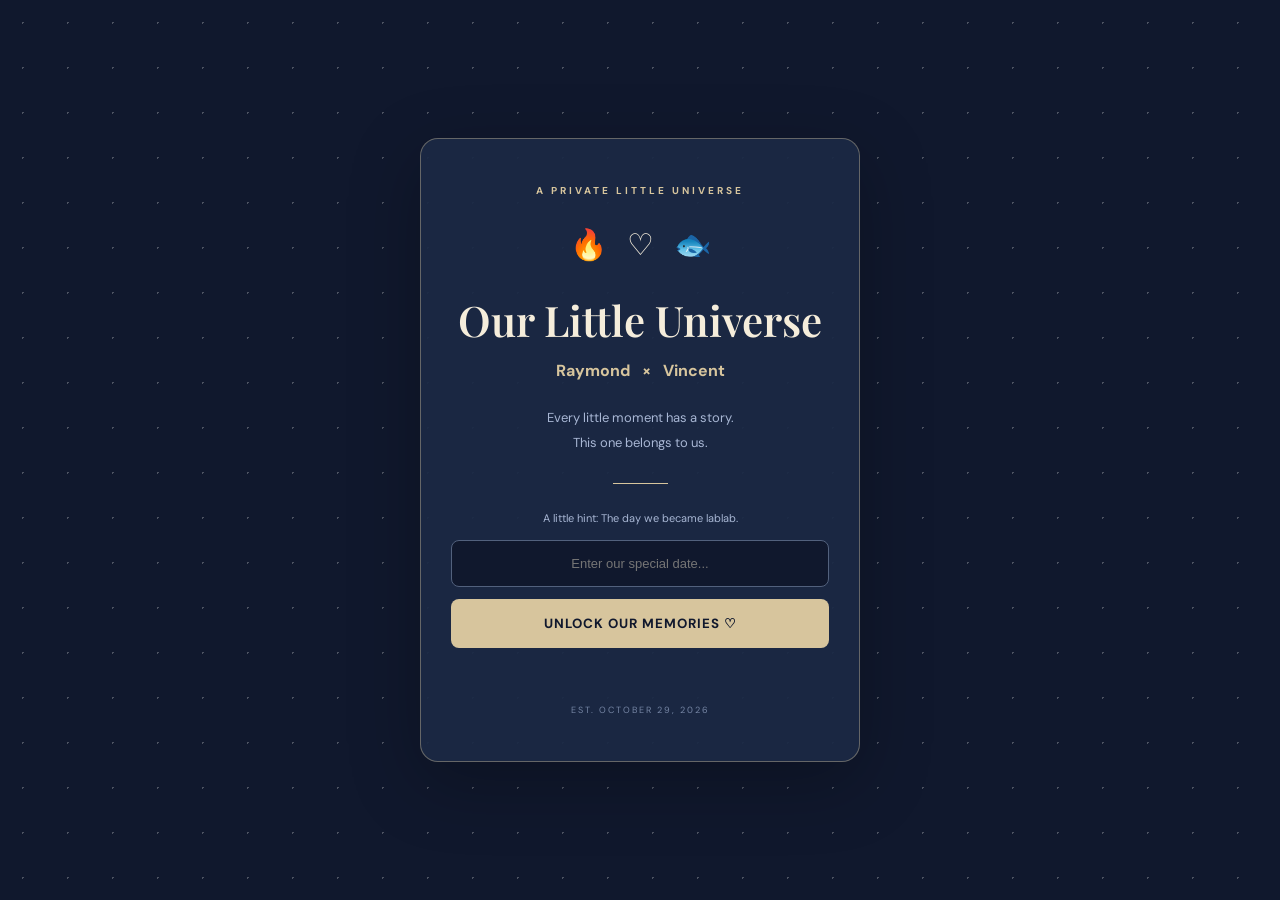
==== commit 84b55830: "Update index.html" ====
--- a/index.html
+++ b/index.html
@@ -93,6 +93,12 @@
       <button class="explore-button" onclick="showTimeline()">
         EXPLORE OUR MEMORIES →
       </button>
+      <button
+  class="explore-button"
+  onclick="window.location.href='game-corner.html'"
+>
+  🎮 VISIT GAME CORNER →
+</button>
     </section>
 
 
--- a/style.css
+++ b/style.css
@@ -1,453 +1,1095 @@
 
-// ==========================================
-// MEMORYDEX — RAYMOND × VINCENT
-// ==========================================
-
-// PASSWORD
-const correctPassword = "October 29, 2026";
-
-document.getElementById("password-form")
-  .addEventListener("submit", function(event) {
-    event.preventDefault();
-
-    const enteredPassword =
-      document.getElementById("password-input").value;
-
-    if (enteredPassword === correctPassword) {
-      document.getElementById("password-screen")
-        .classList.add("hidden");
-
-      document.getElementById("memorydex-home")
-        .classList.remove("hidden");
-    } else {
-      document.getElementById("error-message").textContent =
-        "Not our special day, lablab. Try again! ♡";
-
-      document.getElementById("password-input").value = "";
-    }
-  });
-
-
-// ==========================================
-// OUR 12 MEMORYDEX ENTRIES
-// ==========================================
-
-const memories = [
-  {
-    number: "001",
-    date: "JULY 29, 2026",
-    pokemon: "Ditto",
-    art: "🟣",
-    title: "The First Conversation",
-    location: "Our OJT chat",
-    story: "It started with a simple conversation about OJT. Little did we know how many memories would follow.",
-    type: "normal",
-    photoCount: 1
-  },
-  {
-    number: "002",
-    date: "AUGUST 5, 2026",
-    pokemon: "Ralts",
-    art: "🤍",
-    title: "Day One Together",
-    location: "Our first OJT day",
-    story: "Our first day of OJT together. A new chapter began, even when we were still just getting to know each other.",
-    type: "psychic",
-    photoCount: 2
-  },
-  {
-    number: "003",
-    date: "AUGUST 12, 2026",
-    pokemon: "Kirlia",
-    art: "💚",
-    title: "Out on Site",
-    location: "Our first site visit",
-    story: "Our first site visit together. Another little memory added to our growing story.",
-    type: "psychic",
-    photoCount: 1
-  },
-  {
-    number: "004",
-    date: "SEPTEMBER 11, 2026",
-    pokemon: "Oshawott",
-    art: "🦦",
-    title: "The First Card Expo",
-    location: "Ayala Malls Manila Bay",
-    story: "Our first card expo, our first Pokémon TCG pack, and a new shared interest to enjoy together.",
-    type: "water",
-    photoCount: 3
-  },
-  {
-    number: "005",
-    date: "SEPTEMBER 18, 2026",
-    pokemon: "Gardevoir",
-    art: "💚",
-    title: "A Little Closer",
-    location: "SM Makati · Nitori Store",
-    story: "Another card expo, but this time with a first hand-holding moment. A small gesture that became a big memory.",
-    type: "psychic",
-    photoCount: 4
-  },
-  {
-    number: "006",
-    date: "OCTOBER 1, 2026",
-    pokemon: "Jirachi",
-    art: "⭐",
-    title: "A Wish Come True",
-    location: "SM Mall of Asia",
-    story: "Our first Pokémon Center pop-up together. A little Pokémon adventure worth remembering.",
-    type: "steel",
-    photoCount: 3
-  },
-  {
-    number: "007",
-    date: "OCTOBER 4, 2026",
-    pokemon: "Charcadet",
-    art: "🔥",
-    title: "The Furina Guy",
-    location: "CosplayMania · SMX Convention",
-    story: "Our CosplayMania date, complete with the unforgettable Furina guy inside joke.",
-    type: "fire",
-    photoCount: 4
-  },
-  {
-    number: "008",
-    date: "OCTOBER 18, 2026",
-    pokemon: "Feebas",
-    art: "🐟",
-    title: "Picture Perfect",
-    location: "One Ayala Convention Area",
-    story: "Our first Pokémon card-inspired photobooth. A little snapshot of a memory we get to keep.",
-    type: "water",
-    photoCount: 5
-  },
-  {
-    number: "009",
-    date: "OCTOBER 24, 2026",
-    pokemon: "Milotic",
-    art: "🌊",
-    title: "A Japanese-Inspired Date",
-    location: "GALA Foodpark",
-    story: "A special date in yukata. A different kind of adventure, and another lovely day together.",
-    type: "water",
-    photoCount: 5
-  },
-  {
-    number: "010",
-    date: "OCTOBER 29, 2026",
-    pokemon: "Altaria",
-    art: "☁️",
-    title: "Officially Us",
-    location: "Sleepzone · Intramuros",
-    story: "The day we officially became boyfriends. Our first kiss, and the beginning of our next chapter.",
-    type: "special",
-    photoCount: 1
-  },
-  {
-    number: "011",
-    date: "OCTOBER 30, 2026",
-    pokemon: "Armarouge",
-    art: "🛡️",
-    title: "Celebrating You",
-    location: "ADELA BRB · A Studios Popup Photobooth",
-    story: "A day to celebrate Vincent's school achievement, with dinner and three photobooths to remember it by.",
-    type: "fire",
-    photoCount: 6
-  },
-  {
-    number: "012",
-    date: "OCTOBER 31, 2026",
-    pokemon: "Ceruledge",
-    art: "⚔️",
-    title: "Our First Staycation",
-    location: "Winterhotel · Quiapo",
-    story: "Our first staycation together. A cozy memory to close the first chapter of our Memorydex.",
-    type: "fire",
-    photoCount: 3
-  }
-];
-
-
-// ==========================================
-// PHOTO GALLERY STATE
-// ==========================================
-
-let currentMemoryIndex = 0;
-let currentPhotoIndex = 0;
-
-
-// ==========================================
-// DISPLAY ALL MEMORY CARDS
-// ==========================================
-
-function renderMemories() {
-  const grid = document.getElementById("memory-grid");
-
-  grid.innerHTML = memories.map((memory, index) => `
-    <article
-      class="memory-card ${memory.type}"
-      data-memory-index="${index}"
-      tabindex="0"
-      role="button"
-      aria-label="Open memory: ${memory.title}"
-    >
-      <div class="memory-card-top">
-        <span class="memory-number">NO. ${memory.number}</span>
-        <span class="memory-symbol">♡</span>
-      </div>
-
-      <div class="memory-art">${memory.art}</div>
-
-      <p class="memory-date">${memory.date}</p>
-
-      <h3>${memory.title}</h3>
-
-      <div class="pokemon-name">${memory.pokemon}</div>
-
-      <p class="memory-location">
-        📍 ${memory.location}
-      </p>
-
-      <p class="memory-story">${memory.story}</p>
-
-      <div class="memory-card-bottom">
-        <span>RAYMOND × VINCENT</span>
-        <span>♡ ${memory.number}</span>
-      </div>
-
-      <p class="card-click-hint">
-        CLICK TO OPEN MEMORY ↗
-      </p>
-    </article>
-  `).join("");
-
-  grid.querySelectorAll(".memory-card").forEach(card => {
-    card.addEventListener("click", () => {
-      openMemory(Number(card.dataset.memoryIndex));
-    });
-
-    card.addEventListener("keydown", event => {
-      if (event.key === "Enter" || event.key === " ") {
-        event.preventDefault();
-        openMemory(Number(card.dataset.memoryIndex));
-      }
-    });
-  });
-}
-
-
-// ==========================================
-// DISPLAY A PHOTO
-// ==========================================
-
-function displayPhoto() {
-  const memory = memories[currentMemoryIndex];
-
-  if (!memory) return;
-
-  const photo = document.getElementById("modal-photo");
-  const placeholder =
-    document.getElementById("modal-photo-placeholder");
-  const controls =
-    document.getElementById("gallery-controls");
-  const counter =
-    document.getElementById("photo-counter");
-
-  const photoNumber = currentPhotoIndex + 1;
-
-  const filename =
-    `images/memory-${memory.number}-${photoNumber}`;
-
-  // Reset previous image handlers
-  photo.onerror = null;
-  photo.onload = null;
-
-  photo.classList.add("hidden");
-  placeholder.classList.add("hidden");
-
-  // Try JPG first, then JPEG
-  let extensionAttempt = 0;
-
-  const extensions = [".jpg", ".jpeg"];
-
-  function tryNextExtension() {
-    if (extensionAttempt < extensions.length) {
-      photo.src = filename + extensions[extensionAttempt];
-      extensionAttempt++;
-    } else {
-      photo.classList.add("hidden");
-      placeholder.classList.remove("hidden");
-      placeholder.querySelector("p").textContent =
-        "This photo could not be loaded. Please check its filename.";
-    }
-  }
-
-  photo.onload = () => {
-    photo.classList.remove("hidden");
-    placeholder.classList.add("hidden");
-  };
-
-  photo.onerror = () => {
-    tryNextExtension();
-  };
-
-  tryNextExtension();
-
-  // Update photo counter
-  counter.textContent =
-    `${photoNumber} / ${memory.photoCount}`;
-
-  // Show gallery controls
-  controls.classList.remove("hidden");
-
-  // Disable arrows when there is only one photo
-  document.getElementById("prev-photo").disabled =
-    currentPhotoIndex === 0;
-
-  document.getElementById("next-photo").disabled =
-    currentPhotoIndex === memory.photoCount - 1;
-}
-
-
-// ==========================================
-// CHANGE PHOTO
-// ==========================================
-
-function changePhoto(direction) {
-  const memory = memories[currentMemoryIndex];
-
-  if (!memory) return;
-
-  const nextIndex = currentPhotoIndex + direction;
-
-  if (nextIndex < 0 || nextIndex >= memory.photoCount) {
-    return;
-  }
-
-  currentPhotoIndex = nextIndex;
-  displayPhoto();
-}
-
-
-// ==========================================
-// OPEN / ZOOM INTO A MEMORY
-// ==========================================
-
-function openMemory(index) {
-  const memory = memories[index];
-
-  if (!memory) return;
-
-  currentMemoryIndex = index;
-  currentPhotoIndex = 0;
-
-  document.getElementById("modal-number").textContent =
-    `MEMORY NO. ${memory.number}`;
-
-  document.getElementById("modal-date").textContent =
-    memory.date;
-
-  document.getElementById("modal-title").textContent =
-    memory.title;
-
-  document.getElementById("modal-pokemon").textContent =
-    `♡ ${memory.pokemon} ${memory.art}`;
-
-  document.getElementById("modal-location").textContent =
-    `📍 ${memory.location}`;
-
-  document.getElementById("modal-story").textContent =
-    memory.story;
-
-  displayPhoto();
-
-  const modal = document.getElementById("memory-modal");
-
-  modal.classList.remove("hidden");
-  document.body.classList.add("modal-open");
-
-  document.querySelector(".modal-close").focus();
-}
-
-
-// ==========================================
-// CLOSE MEMORY VIEWER
-// ==========================================
-
-function closeMemory() {
-  document.getElementById("memory-modal")
-    .classList.add("hidden");
-
-  document.body.classList.remove("modal-open");
-}
-
-
-// ==========================================
-// CLOSE WHEN CLICKING OUTSIDE
-// ==========================================
-
-document.getElementById("memory-modal")
-  .addEventListener("click", event => {
-    if (event.target.id === "memory-modal") {
-      closeMemory();
-    }
-  });
-
-
-// ==========================================
-// KEYBOARD CONTROLS
-// ==========================================
-
-document.addEventListener("keydown", event => {
-  const modal = document.getElementById("memory-modal");
-
-  if (modal.classList.contains("hidden")) return;
-
-  if (event.key === "Escape") {
-    closeMemory();
-  }
-
-  if (event.key === "ArrowRight") {
-    changePhoto(1);
-  }
-
-  if (event.key === "ArrowLeft") {
-    changePhoto(-1);
-  }
-});
-
-
-// ==========================================
-// NAVIGATION
-// ==========================================
-
-function showTimeline() {
-  renderMemories();
-
-  document.getElementById("memorydex-timeline")
-    .classList.remove("hidden");
-
-  document.querySelector(".hero")
-    .classList.add("hidden");
-
-  document.getElementById("memorydex-timeline")
-    .scrollIntoView({
-      behavior: "smooth"
-    });
-}
-
-
-function backToHome() {
-  closeMemory();
-
-  document.getElementById("memorydex-timeline")
-    .classList.add("hidden");
-
-  document.querySelector(".hero")
-    .classList.remove("hidden");
-
-  window.scrollTo({
-    top: 0,
-    behavior: "smooth"
-  });
-}
+@import url('https://fonts.googleapis.com/css2?family=DM+Sans:wght@400;500;600;700&family=Playfair+Display:wght@500;600;700&display=swap');
+
+:root {
+  --navy: #10182d;
+  --navy-light: #1b2945;
+  --cream: #f5eddb;
+  --gold: #d7c59d;
+  --muted: #a9b7d4;
+}
+
+* {
+  margin: 0;
+  padding: 0;
+  box-sizing: border-box;
+}
+
+html {
+  scroll-behavior: smooth;
+}
+
+body {
+  background: var(--navy);
+  color: var(--cream);
+  font-family: 'DM Sans', sans-serif;
+  min-height: 100vh;
+}
+
+.stars {
+  position: fixed;
+  inset: 0;
+  z-index: 0;
+  pointer-events: none;
+  opacity: .25;
+  background-image: radial-gradient(white 1px, transparent 1px);
+  background-size: 45px 45px;
+}
+
+main, .password-screen {
+  position: relative;
+  z-index: 1;
+}
+
+.hidden {
+  display: none !important;
+}
+
+/* PASSWORD SCREEN */
+
+.password-screen {
+  min-height: 100vh;
+  display: flex;
+  align-items: center;
+  justify-content: center;
+  padding: 24px;
+}
+
+.password-card {
+  width: 100%;
+  max-width: 440px;
+  padding: 45px 30px;
+  text-align: center;
+  background: rgba(27, 41, 69, .94);
+  border: 1px solid rgba(215, 197, 157, .4);
+  border-radius: 18px;
+  box-shadow: 0 20px 70px rgba(0,0,0,.25);
+}
+
+.eyebrow {
+  color: var(--gold);
+  font-size: 10px;
+  letter-spacing: 3px;
+  font-weight: 700;
+}
+
+.pokemon-icons {
+  margin: 28px 0;
+  display: flex;
+  justify-content: center;
+  align-items: center;
+  gap: 20px;
+  font-size: 30px;
+}
+
+.password-card h1,
+.hero h1 {
+  font-family: 'Playfair Display', serif;
+  font-size: clamp(30px, 7vw, 42px);
+  font-weight: 600;
+}
+
+.password-card h2 {
+  font-size: 16px;
+  color: var(--gold);
+  margin-top: 12px;
+}
+
+.password-card h2 span {
+  padding: 0 8px;
+}
+
+.description {
+  color: var(--muted);
+  font-size: 13px;
+  line-height: 1.9;
+  margin-top: 25px;
+}
+
+.divider {
+  width: 55px;
+  height: 1px;
+  background: var(--gold);
+  margin: 27px auto;
+}
+
+.hint {
+  color: var(--muted);
+  font-size: 11px;
+  margin-bottom: 15px;
+}
+
+#password-form {
+  display: flex;
+  flex-direction: column;
+  gap: 12px;
+}
+
+#password-input {
+  padding: 15px;
+  background: var(--navy);
+  border: 1px solid #52617d;
+  border-radius: 8px;
+  color: white;
+  text-align: center;
+  font-size: 13px;
+  outline: none;
+}
+
+#password-input:focus {
+  border-color: var(--gold);
+}
+
+button {
+  border: none;
+  cursor: pointer;
+  font-family: inherit;
+  font-weight: 700;
+  letter-spacing: 1px;
+}
+
+#password-form button,
+.explore-button {
+  padding: 16px;
+  background: var(--gold);
+  color: var(--navy);
+  border-radius: 8px;
+  transition: .3s;
+}
+
+#password-form button:hover,
+.explore-button:hover {
+  transform: translateY(-3px);
+  background: #ead8b0;
+}
+
+#error-message {
+  color: #f0a5a5;
+  font-size: 12px;
+  margin-top: 12px;
+  min-height: 16px;
+}
+
+.footer {
+  font-size: 9px;
+  letter-spacing: 2px;
+  color: #7786a4;
+  margin-top: 28px;
+}
+
+/* TOP BAR */
+
+.topbar {
+  display: flex;
+  justify-content: space-between;
+  padding: 25px 8%;
+  border-bottom: 1px solid rgba(255,255,255,.1);
+}
+
+.logo {
+  font-weight: 700;
+  letter-spacing: 2px;
+  font-size: 12px;
+}
+
+.top-label {
+  color: var(--gold);
+  font-size: 12px;
+}
+
+/* HERO */
+
+.hero {
+  min-height: 85vh;
+  display: flex;
+  flex-direction: column;
+  justify-content: center;
+  align-items: center;
+  text-align: center;
+  padding: 65px 20px;
+}
+
+.hero h1 {
+  margin-top: 18px;
+}
+
+.hero-subtitle {
+  color: var(--gold);
+  margin-top: 12px;
+  letter-spacing: 2px;
+}
+
+.trainer-pair {
+  display: flex;
+  align-items: center;
+  gap: 20px;
+  margin: 45px 0;
+}
+
+.trainer-card {
+  width: 155px;
+  padding: 20px 12px;
+  background: var(--navy-light);
+  border: 1px solid rgba(215,197,157,.3);
+  border-radius: 14px;
+}
+
+.pokemon-art {
+  font-size: 55px;
+  margin-bottom: 15px;
+}
+
+.trainer-card h3 {
+  font-size: 13px;
+}
+
+.trainer-card p {
+  color: var(--muted);
+  font-size: 11px;
+  margin-top: 6px;
+}
+
+.heart {
+  color: #e8a6b0;
+  font-size: 25px;
+}
+
+.stats {
+  display: flex;
+  gap: 35px;
+  margin: 15px 0 30px;
+}
+
+.stats div {
+  display: flex;
+  flex-direction: column;
+  gap: 7px;
+}
+
+.stats strong {
+  font-family: 'Playfair Display', serif;
+  color: var(--gold);
+  font-size: 24px;
+}
+
+.stats span {
+  color: var(--muted);
+  font-size: 8px;
+  letter-spacing: 1px;
+}
+
+.intro-quote {
+  color: var(--muted);
+  font-family: 'Playfair Display', serif;
+  font-style: italic;
+  margin-bottom: 30px;
+  font-size: 14px;
+}
+
+.explore-button {
+  padding: 17px 28px;
+}
+
+.site-footer {
+  text-align: center;
+  padding: 25px;
+  color: #7786a4;
+  font-size: 9px;
+  letter-spacing: 2px;
+}
+
+/* MEMORYDEX COLLECTION */
+
+.memorydex-timeline {
+  max-width: 1150px;
+  margin: 0 auto;
+  padding: 65px 24px;
+  animation: memoryFadeIn .7s ease;
+}
+
+.collection-heading {
+  text-align: center;
+  margin-bottom: 45px;
+}
+
+.collection-heading h2 {
+  font-family: 'Playfair Display', serif;
+  font-size: clamp(2.2rem, 5vw, 3.5rem);
+  margin: 10px 0;
+  color: #f5e8c9;
+}
+
+.collection-heading > p:last-child {
+  color: #c5c9d6;
+}
+
+.memory-feature {
+  max-width: 650px;
+  margin: 0 auto 55px;
+  padding: 38px 25px;
+  text-align: center;
+  border: 1px solid rgba(226, 190, 120, .55);
+  border-radius: 22px;
+  background: linear-gradient(145deg, #263653, #151f38);
+  box-shadow: 0 15px 45px rgba(0, 0, 0, .25);
+}
+
+.feature-pokemon {
+  font-size: 5rem;
+  margin: 18px 0;
+}
+
+.feature-date {
+  color: #e7c98e;
+  font-size: .8rem;
+  letter-spacing: 2px;
+}
+
+.memory-feature h2 {
+  color: #f5e8c9;
+  font-family: 'Playfair Display', serif;
+  font-size: 2rem;
+  margin: 12px 0;
+}
+
+.memory-feature > p:not(.eyebrow):not(.feature-date) {
+  color: #d0d5e1;
+  line-height: 1.8;
+}
+
+.feature-location {
+  display: inline-block;
+  margin-top: 15px;
+  color: #e7c98e;
+  font-size: .85rem;
+}
+
+.memory-grid {
+  display: grid;
+  grid-template-columns: repeat(3, minmax(0, 1fr));
+  gap: 22px;
+}
+
+.memory-card {
+  position: relative;
+  overflow: hidden;
+  padding: 22px;
+  border: 1px solid rgba(255,255,255,.13);
+  border-radius: 18px;
+  background: linear-gradient(145deg, #263653, #172239);
+  color: #f5e8c9;
+  transition: transform .25s ease, border-color .25s ease;
+  cursor: pointer;
+}
+
+.memory-card:hover {
+  transform: translateY(-6px);
+  border-color: #d9bd83;
+}
+
+.memory-card:focus-visible {
+  outline: 2px solid #e7c98e;
+  outline-offset: 4px;
+}
+
+.memory-card-top,
+.memory-card-bottom {
+  display: flex;
+  align-items: center;
+  justify-content: space-between;
+}
+
+.memory-number,
+.memory-card-bottom {
+  color: #c3c9d7;
+  font-size: .68rem;
+  letter-spacing: 1px;
+}
+
+.memory-symbol {
+  color: #e6c58a;
+}
+
+.memory-art {
+  display: grid;
+  place-items: center;
+  min-height: 145px;
+  margin: 12px 0;
+  border-radius: 13px;
+  background: rgba(255,255,255,.055);
+  font-size: 5rem;
+}
+
+.memory-date {
+  color: #e6c58a;
+  font-size: .72rem;
+  letter-spacing: 1px;
+}
+
+.memory-card h3 {
+  margin: 8px 0;
+  font-size: 1.2rem;
+}
+
+.pokemon-name {
+  color: #b9c8e7;
+  font-size: .9rem;
+  font-weight: bold;
+}
+
+.memory-location {
+  margin-top: 15px;
+  color: #d9c69e;
+  font-size: .78rem;
+}
+
+.memory-story {
+  min-height: 90px;
+  color: #c5ccda;
+  font-size: .85rem;
+  line-height: 1.7;
+}
+
+.memory-card-bottom {
+  margin-top: 20px;
+  padding-top: 13px;
+  border-top: 1px solid rgba(255,255,255,.12);
+}
+
+.card-click-hint {
+  margin-top: 12px;
+  color: #e7c98e;
+  font-size: .65rem;
+  letter-spacing: 1px;
+}
+
+.memory-card.special {
+  border-color: #e4c47e;
+  background: linear-gradient(145deg, #39415b, #222a43);
+}
+
+.memory-card.special .memory-art {
+  background: rgba(231,201,142,.12);
+}
+
+.memory-card.fire {
+  border-top: 3px solid #c98270;
+}
+
+.memory-card.water {
+  border-top: 3px solid #78a9d2;
+}
+
+.memory-card.psychic {
+  border-top: 3px solid #b79bd4;
+}
+
+.memory-card.steel {
+  border-top: 3px solid #c5cbd7;
+}
+
+/* COLLECTION ENDING */
+
+.collection-ending {
+  margin: 75px auto 35px;
+  text-align: center;
+  max-width: 600px;
+}
+
+.ending-heart {
+  color: #e7c98e;
+  font-size: 3rem;
+}
+
+.collection-ending h2 {
+  color: #f5e8c9;
+  font-size: 2rem;
+}
+
+.collection-ending p {
+  color: #c5c9d6;
+  line-height: 1.8;
+}
+
+.locked-slots {
+  display: flex;
+  justify-content: center;
+  gap: 13px;
+  margin: 28px 0 12px;
+}
+
+.locked-slots span {
+  display: grid;
+  place-items: center;
+  width: 65px;
+  height: 75px;
+  border: 1px dashed #8290a9;
+  border-radius: 12px;
+  color: #9ca9c0;
+  background: rgba(255,255,255,.04);
+}
+
+.collection-ending .locked-caption {
+  font-size: .75rem;
+  letter-spacing: 1px;
+}
+
+.collection-ending h3 {
+  color: #e7c98e;
+  margin-top: 35px;
+}
+
+.back-button {
+  display: block;
+  margin: 45px auto 10px;
+  padding: 14px 23px;
+  border: 1px solid #d9bd83;
+  border-radius: 30px;
+  background: transparent;
+  color: #f5e8c9;
+  cursor: pointer;
+  letter-spacing: 1px;
+  font-size: .75rem;
+  transition: background .2s ease;
+}
+
+.back-button:hover {
+  background: rgba(217,189,131,.13);
+}
+
+/* MEMORY MODAL */
+
+.memory-modal {
+  position: fixed;
+  inset: 0;
+  z-index: 99999;
+  display: flex;
+  align-items: center;
+  justify-content: center;
+  padding: 20px;
+  overflow-y: auto;
+  background: rgba(5,9,20,.90);
+  backdrop-filter: blur(12px);
+  animation: memoryFadeIn .3s ease;
+}
+
+.memory-modal.hidden {
+  display: none !important;
+}
+
+.memory-modal-content {
+  position: relative;
+  width: 100%;
+  max-width: 650px;
+  max-height: 90vh;
+  overflow-y: auto;
+  margin: auto;
+  padding: 35px;
+  border: 1px solid #d9bd83;
+  border-radius: 22px;
+  background: linear-gradient(145deg, #263653, #111b30);
+  color: #f5e8c9;
+  text-align: center;
+  box-shadow: 0 25px 80px rgba(0,0,0,.6);
+  animation: modalZoom .3s ease;
+}
+
+.modal-close {
+  position: absolute;
+  top: 15px;
+  right: 17px;
+  width: 38px;
+  height: 38px;
+  border: 1px solid rgba(255,255,255,.2);
+  border-radius: 50%;
+  background: #34425d;
+  color: #fff;
+  font-size: 18px;
+  cursor: pointer;
+  z-index: 2;
+}
+
+/* PHOTO GALLERY */
+
+.modal-gallery {
+  width: 100%;
+  margin: 20px auto;
+}
+
+.modal-photo-container {
+  width: 100%;
+  height: 360px;
+  display: flex;
+  align-items: center;
+  justify-content: center;
+  overflow: hidden;
+  border: 1px solid rgba(231,201,142,.25);
+  border-radius: 15px;
+  background: #202d46;
+}
+
+#modal-photo {
+  display: block;
+  width: 100%;
+  height: 100%;
+  object-fit: contain;
+}
+
+#modal-photo.hidden {
+  display: none !important;
+}
+
+#modal-photo-placeholder {
+  min-height: 260px;
+  display: flex;
+  flex-direction: column;
+  align-items: center;
+  justify-content: center;
+  color: #d0d5e1;
+}
+
+#modal-photo-placeholder span {
+  font-size: 4rem;
+  color: #e7c98e;
+}
+
+#modal-photo-placeholder p {
+  font-size: .85rem;
+}
+
+.gallery-controls {
+  display: flex;
+  justify-content: center;
+  align-items: center;
+  gap: 24px;
+  margin-top: 16px;
+}
+
+.gallery-arrow {
+  width: 40px;
+  height: 40px;
+  border: 1px solid rgba(231,201,142,.4);
+  border-radius: 50%;
+  background: #34425d;
+  color: #f5e8c9;
+  font-size: 28px;
+  line-height: 1;
+  transition: .2s ease;
+}
+
+.gallery-arrow:hover:not(:disabled) {
+  background: #52617d;
+  transform: scale(1.08);
+}
+
+.gallery-arrow:disabled {
+  opacity: .3;
+  cursor: not-allowed;
+}
+
+#photo-counter {
+  color: #e7c98e;
+  font-size: .8rem;
+  letter-spacing: 2px;
+  min-width: 55px;
+}
+
+#modal-title {
+  color: #f5e8c9;
+  font-family: 'Playfair Display', serif;
+  font-size: 2rem;
+  margin: 15px 0;
+}
+
+#modal-pokemon {
+  color: #e7c98e;
+  font-size: 1rem;
+}
+
+#modal-location {
+  margin-top: 20px;
+  color: #d9c69e;
+  font-size: .85rem;
+}
+
+#modal-story {
+  color: #d0d5e1;
+  line-height: 1.9;
+  margin: 20px 0;
+  font-size: .95rem;
+}
+
+.modal-footer {
+  padding-top: 18px;
+  border-top: 1px solid rgba(255,255,255,.12);
+  color: #e7c98e;
+  letter-spacing: 2px;
+  font-size: .75rem;
+}
+
+body.modal-open {
+  overflow: hidden;
+}
+
+/* ANIMATIONS */
+
+@keyframes memoryFadeIn {
+  from {
+    opacity: 0;
+    transform: translateY(15px);
+  }
+  to {
+    opacity: 1;
+    transform: translateY(0);
+  }
+}
+
+@keyframes modalZoom {
+  from {
+    opacity: 0;
+    transform: scale(.92);
+  }
+  to {
+    opacity: 1;
+    transform: scale(1);
+  }
+}
+
+/* RESPONSIVE */
+
+@media (max-width: 850px) {
+  .memory-grid {
+    grid-template-columns: repeat(2, minmax(0, 1fr));
+  }
+}
+
+@media (max-width: 550px) {
+  .memory-grid {
+    grid-template-columns: 1fr;
+  }
+
+  .memorydex-timeline {
+    padding: 45px 16px;
+  }
+
+  .memory-feature {
+    padding: 30px 18px;
+  }
+
+  .memory-card {
+    padding: 20px;
+  }
+
+  .memory-modal {
+    padding: 10px;
+  }
+
+  .memory-modal-content {
+    padding: 28px 18px;
+  }
+
+  .modal-photo-container {
+    height: 260px;
+  }
+
+  #modal-title {
+    font-size: 1.5rem;
+  }
+
+  .trainer-pair {
+    gap: 8px;
+  }
+
+  .trainer-card {
+    width: 135px;
+  }
+
+  .stats {
+    gap: 20px;
+  }
+}
+
+
+/* ==========================================
+   MEMORYDEX — FLIP CARD SYSTEM
+   Corrected 3D flip and hover behavior
+========================================== */
+
+.memory-grid {
+  grid-template-columns: repeat(3, minmax(0, 1fr));
+  gap: 28px;
+  align-items: start;
+}
+
+/* CARD CONTAINER */
+
+.memory-card {
+  position: relative;
+  width: 100%;
+  height: 410px;
+  padding: 0;
+  overflow: visible;
+  border: none;
+  border-radius: 16px;
+  background: transparent;
+  perspective: 1200px;
+  -webkit-perspective: 1200px;
+  cursor: pointer;
+  transform: none;
+  transition: transform .25s ease;
+}
+
+/* INNER FLIPPING ELEMENT */
+
+.memory-card-inner {
+  position: relative;
+  width: 100%;
+  height: 100%;
+  border-radius: 16px;
+
+  transform-style: preserve-3d;
+  -webkit-transform-style: preserve-3d;
+
+  transition: transform .8s cubic-bezier(.2,.75,.25,1);
+}
+
+/* FLIPPED STATE */
+
+.memory-card.flipped .memory-card-inner {
+  transform: rotateY(180deg);
+  -webkit-transform: rotateY(180deg);
+}
+
+/* FRONT AND BACK */
+
+.memory-card-front,
+.memory-card-back {
+  position: absolute;
+  inset: 0;
+  width: 100%;
+  height: 100%;
+  overflow: hidden;
+  border-radius: 16px;
+
+  backface-visibility: hidden;
+  -webkit-backface-visibility: hidden;
+}
+
+/* CARD BACK */
+
+.memory-card-back {
+  display: flex;
+  align-items: flex-end;
+  justify-content: center;
+  padding: 22px;
+
+  background-image:
+    linear-gradient(to top, rgba(10,15,30,.65), transparent 40%),
+    url("memorydex-card-back.jpg");
+
+  background-size: cover;
+  background-position: center;
+
+  border: 1px solid rgba(215,197,157,.65);
+  box-shadow: 0 12px 30px rgba(0,0,0,.3);
+}
+
+.memory-card-back::after {
+  content: "TAP TO DISCOVER";
+  color: #f5e8c9;
+  font-size: 10px;
+  letter-spacing: 3px;
+  text-shadow: 0 2px 8px #000;
+}
+
+/* CARD NUMBER */
+
+.memory-card-back .memory-number {
+  position: absolute;
+  top: 18px;
+  left: 18px;
+  padding: 7px 11px;
+
+  border: 1px solid rgba(215,197,157,.65);
+  border-radius: 20px;
+
+  background: rgba(16,24,45,.8);
+  color: #f5e8c9;
+
+  font-size: 10px;
+  letter-spacing: 2px;
+}
+
+/* CARD FRONT */
+
+.memory-card-front {
+  display: flex;
+  flex-direction: column;
+  padding: 21px;
+  text-align: center;
+
+  background: linear-gradient(145deg, #263653, #111b30);
+  border: 1px solid rgba(215,197,157,.75);
+  box-shadow: 0 12px 35px rgba(0,0,0,.35);
+
+  transform: rotateY(180deg);
+  -webkit-transform: rotateY(180deg);
+}
+
+.memory-card-front .memory-number {
+  color: #e7c98e;
+  font-size: 10px;
+  letter-spacing: 2px;
+}
+
+.memory-card-front .memory-art {
+  display: grid;
+  place-items: center;
+  min-height: 95px;
+  margin: 12px 0;
+
+  background: rgba(255,255,255,.045);
+  border: 1px solid rgba(215,197,157,.15);
+  border-radius: 12px;
+
+  font-size: 3.5rem;
+}
+
+.memory-card-front .memory-date {
+  color: #e6c58a;
+  font-size: 10px;
+  letter-spacing: 1px;
+}
+
+.memory-card-front h3 {
+  color: #f5e8c9;
+  font-family: 'Playfair Display', serif;
+  font-size: 1.2rem;
+  margin: 9px 0 5px;
+}
+
+.memory-card-front .pokemon-name {
+  color: #b9c8e7;
+  font-size: .85rem;
+}
+
+.memory-card-front .memory-location {
+  margin-top: 10px;
+  color: #d9c69e;
+  font-size: .72rem;
+}
+
+.memory-card-front .memory-story {
+  flex: 1;
+  min-height: 0;
+  overflow: hidden;
+  margin-top: 10px;
+
+  color: #c5ccda;
+  font-size: .75rem;
+  line-height: 1.55;
+}
+
+.memory-card-front .memory-card-bottom {
+  margin-top: 10px;
+  padding-top: 10px;
+  border-top: 1px solid rgba(255,255,255,.12);
+  font-size: .58rem;
+}
+
+.memory-card-front .card-click-hint {
+  color: #e7c98e;
+  font-size: 9px;
+  letter-spacing: 1px;
+  margin-top: 9px;
+}
+
+/* HOVER — NO FILTERS ON THE 3D INNER ELEMENT */
+
+@media (hover: hover) {
+
+  /* Lift the whole card slightly */
+  .memory-card:hover {
+    transform: translateY(-6px);
+  }
+
+  /* Subtle border highlight without affecting 3D rendering */
+  .memory-card:not(.flipped):hover .memory-card-back {
+    border-color: #e7c98e;
+  }
+
+  .memory-card.flipped:hover .memory-card-front {
+    border-color: #e7c98e;
+  }
+
+}
+
+/* KEYBOARD FOCUS */
+
+.memory-card:focus-visible {
+  outline: 2px solid #e7c98e;
+  outline-offset: 5px;
+}
+
+/* TABLET */
+
+@media (max-width: 850px) {
+  .memory-grid {
+    grid-template-columns: repeat(2, minmax(0, 1fr));
+  }
+
+  .memory-card {
+    height: 390px;
+  }
+}
+
+/* MOBILE */
+
+@media (max-width: 550px) {
+  .memory-grid {
+    grid-template-columns: repeat(2, minmax(0, 1fr));
+    gap: 12px;
+  }
+
+  .memory-card {
+    height: 320px;
+  }
+
+  .memory-card-front {
+    padding: 12px;
+  }
+
+  .memory-card-front .memory-art {
+    min-height: 65px;
+    font-size: 2.5rem;
+    margin: 8px 0;
+  }
+
+  .memory-card-front h3 {
+    font-size: .95rem;
+  }
+
+  .memory-card-front .memory-story {
+    font-size: .68rem;
+  }
+
+  .memory-card-back {
+    padding: 12px;
+  }
+
+  .memory-card-back .memory-number {
+    top: 10px;
+    left: 10px;
+    font-size: 8px;
+  }
+}
+
+/* REDUCED MOTION */
+
+@media (prefers-reduced-motion: reduce) {
+  .memory-card,
+  .memory-card-inner {
+    transition: none;
+  }
+}
+
